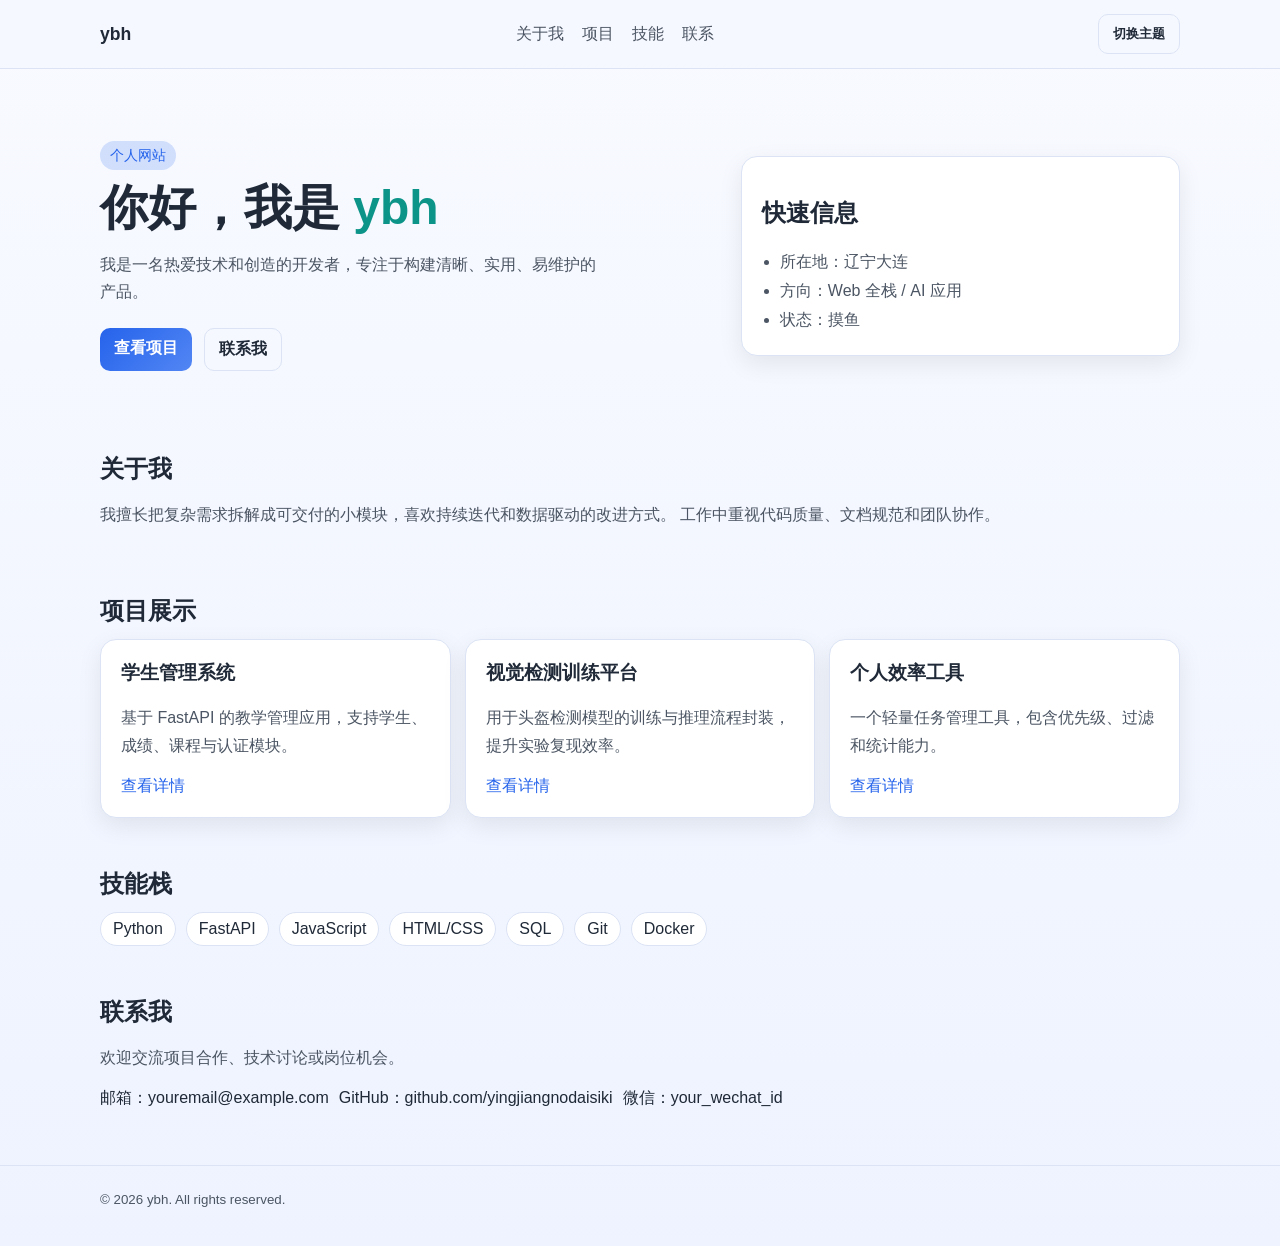
==== index.html @ 70a5aec1 "Initial personal website Made-with: Cursor" ====
<!DOCTYPE html>
<html lang="zh-CN">
  <head>
    <meta charset="UTF-8" />
    <meta name="viewport" content="width=device-width, initial-scale=1.0" />
    <meta
      name="description"
      content="个人网站 - 展示我的简介、项目经验、技能栈与联系方式。"
    />
    <title>我的个人网站</title>
    <link rel="stylesheet" href="styles.css" />
  </head>
  <body>
    <header class="site-header">
      <nav class="container nav">
        <a href="#home" class="brand">ybh</a>
        <ul class="nav-links">
          <li><a href="#about">关于我</a></li>
          <li><a href="#projects">项目</a></li>
          <li><a href="#skills">技能</a></li>
          <li><a href="#contact">联系</a></li>
        </ul>
        <button id="theme-toggle" class="btn btn-ghost" aria-label="切换主题">
          切换主题
        </button>
      </nav>
    </header>

    <main id="home">
      <section class="hero container">
        <div>
          <p class="badge">个人网站</p>
          <h1>你好，我是 <span class="highlight">ybh</span></h1>
          <p class="lead">
            我是一名热爱技术和创造的开发者，专注于构建清晰、实用、易维护的产品。
          </p>
          <div class="hero-actions">
            <a class="btn btn-primary" href="#projects">查看项目</a>
            <a class="btn btn-secondary" href="#contact">联系我</a>
          </div>
        </div>
        <div class="hero-card">
          <h2>快速信息</h2>
          <ul>
            <li>所在地：辽宁大连</li>
            <li>方向：Web 全栈 / AI 应用</li>
            <li>状态：摸鱼</li>
          </ul>
        </div>
      </section>

      <section id="about" class="section container">
        <h2>关于我</h2>
        <p>
          我擅长把复杂需求拆解成可交付的小模块，喜欢持续迭代和数据驱动的改进方式。
          工作中重视代码质量、文档规范和团队协作。
        </p>
      </section>

      <section id="projects" class="section container">
        <h2>项目展示</h2>
        <div class="grid">
          <article class="card">
            <h3>学生管理系统</h3>
            <p>基于 FastAPI 的教学管理应用，支持学生、成绩、课程与认证模块。</p>
            <a href="#" aria-label="查看学生管理系统项目">查看详情</a>
          </article>
          <article class="card">
            <h3>视觉检测训练平台</h3>
            <p>用于头盔检测模型的训练与推理流程封装，提升实验复现效率。</p>
            <a href="#" aria-label="查看视觉检测训练平台项目">查看详情</a>
          </article>
          <article class="card">
            <h3>个人效率工具</h3>
            <p>一个轻量任务管理工具，包含优先级、过滤和统计能力。</p>
            <a href="#" aria-label="查看个人效率工具项目">查看详情</a>
          </article>
        </div>
      </section>

      <section id="skills" class="section container">
        <h2>技能栈</h2>
        <ul class="tags">
          <li>Python</li>
          <li>FastAPI</li>
          <li>JavaScript</li>
          <li>HTML/CSS</li>
          <li>SQL</li>
          <li>Git</li>
          <li>Docker</li>
        </ul>
      </section>

      <section id="contact" class="section container">
        <h2>联系我</h2>
        <p>欢迎交流项目合作、技术讨论或岗位机会。</p>
        <ul class="contact-list">
          <li>邮箱：youremail@example.com</li>
          <li>GitHub：github.com/yingjiangnodaisiki</li>
          <li>微信：your_wechat_id</li>
        </ul>
      </section>
    </main>

    <footer class="site-footer">
      <div class="container">
        <small>© <span id="year"></span> ybh. All rights reserved.</small>
      </div>
    </footer>

    <script src="script.js"></script>
  </body>
</html>
---- styles.css ----
:root {
  --bg: #0b1020;
  --panel: #121a33;
  --text: #e6e9f2;
  --muted: #b8bfd3;
  --primary: #6ea8fe;
  --accent: #7ef0c3;
  --border: #2b355d;
  --shadow: 0 10px 30px rgba(0, 0, 0, 0.25);
}

body.light {
  --bg: #f5f7ff;
  --panel: #ffffff;
  --text: #1f2937;
  --muted: #4b5563;
  --primary: #2563eb;
  --accent: #0d9488;
  --border: #dbe3f4;
  --shadow: 0 8px 24px rgba(0, 0, 0, 0.08);
}

* {
  box-sizing: border-box;
}

html,
body {
  margin: 0;
  padding: 0;
  font-family: "Segoe UI", "Microsoft YaHei", sans-serif;
  color: var(--text);
  background: radial-gradient(circle at top right, #18254f 0%, var(--bg) 40%);
  scroll-behavior: smooth;
}

body.light {
  background: linear-gradient(180deg, #f8faff 0%, #eef3ff 100%);
}

.container {
  width: min(1080px, 92%);
  margin: 0 auto;
}

.site-header {
  position: sticky;
  top: 0;
  backdrop-filter: blur(10px);
  background: color-mix(in srgb, var(--bg) 75%, transparent);
  border-bottom: 1px solid var(--border);
  z-index: 10;
}

.nav {
  display: flex;
  align-items: center;
  justify-content: space-between;
  min-height: 68px;
  gap: 16px;
}

.brand {
  font-size: 1.1rem;
  font-weight: 700;
  color: var(--text);
  text-decoration: none;
}

.nav-links {
  list-style: none;
  display: flex;
  gap: 18px;
  margin: 0;
  padding: 0;
}

.nav-links a {
  color: var(--muted);
  text-decoration: none;
}

.nav-links a:hover {
  color: var(--text);
}

.hero {
  display: grid;
  grid-template-columns: 1.4fr 1fr;
  gap: 26px;
  align-items: center;
  padding: 72px 0 52px;
}

.badge {
  display: inline-block;
  margin: 0 0 10px;
  padding: 5px 10px;
  border-radius: 999px;
  background: color-mix(in srgb, var(--primary) 18%, transparent);
  color: var(--primary);
  font-size: 0.9rem;
}

h1 {
  margin: 0 0 14px;
  line-height: 1.15;
  font-size: clamp(2rem, 4vw, 3rem);
}

.highlight {
  color: var(--accent);
}

.lead {
  color: var(--muted);
  line-height: 1.7;
  max-width: 56ch;
}

.hero-actions {
  margin-top: 22px;
  display: flex;
  gap: 12px;
}

.btn {
  border: 1px solid var(--border);
  border-radius: 10px;
  padding: 10px 14px;
  cursor: pointer;
  font-weight: 600;
}

.btn-primary {
  color: #fff;
  text-decoration: none;
  background: linear-gradient(135deg, var(--primary), #5286f4);
  border: none;
}

.btn-secondary {
  color: var(--text);
  text-decoration: none;
  background: transparent;
}

.btn-ghost {
  color: var(--text);
  background: transparent;
}

.hero-card,
.card {
  background: var(--panel);
  border: 1px solid var(--border);
  border-radius: 16px;
  padding: 20px;
  box-shadow: var(--shadow);
}

.hero-card ul {
  margin: 12px 0 0;
  padding-left: 18px;
  color: var(--muted);
  line-height: 1.8;
}

.section {
  padding: 30px 0 20px;
}

.section h2 {
  margin: 0 0 12px;
}

.section p {
  color: var(--muted);
  line-height: 1.75;
}

.grid {
  margin-top: 10px;
  display: grid;
  grid-template-columns: repeat(3, minmax(0, 1fr));
  gap: 14px;
}

.card h3 {
  margin-top: 0;
}

.card a {
  color: var(--primary);
  text-decoration: none;
}

.tags,
.contact-list {
  display: flex;
  flex-wrap: wrap;
  gap: 10px;
  padding: 0;
  margin: 0;
  list-style: none;
}

.tags li {
  border: 1px solid var(--border);
  background: var(--panel);
  border-radius: 999px;
  padding: 7px 12px;
}

.site-footer {
  margin-top: 36px;
  padding: 24px 0 38px;
  border-top: 1px solid var(--border);
  color: var(--muted);
}

@media (max-width: 860px) {
  .nav {
    flex-wrap: wrap;
    padding: 10px 0;
  }

  .hero {
    grid-template-columns: 1fr;
    padding-top: 42px;
  }

  .grid {
    grid-template-columns: 1fr;
  }
}
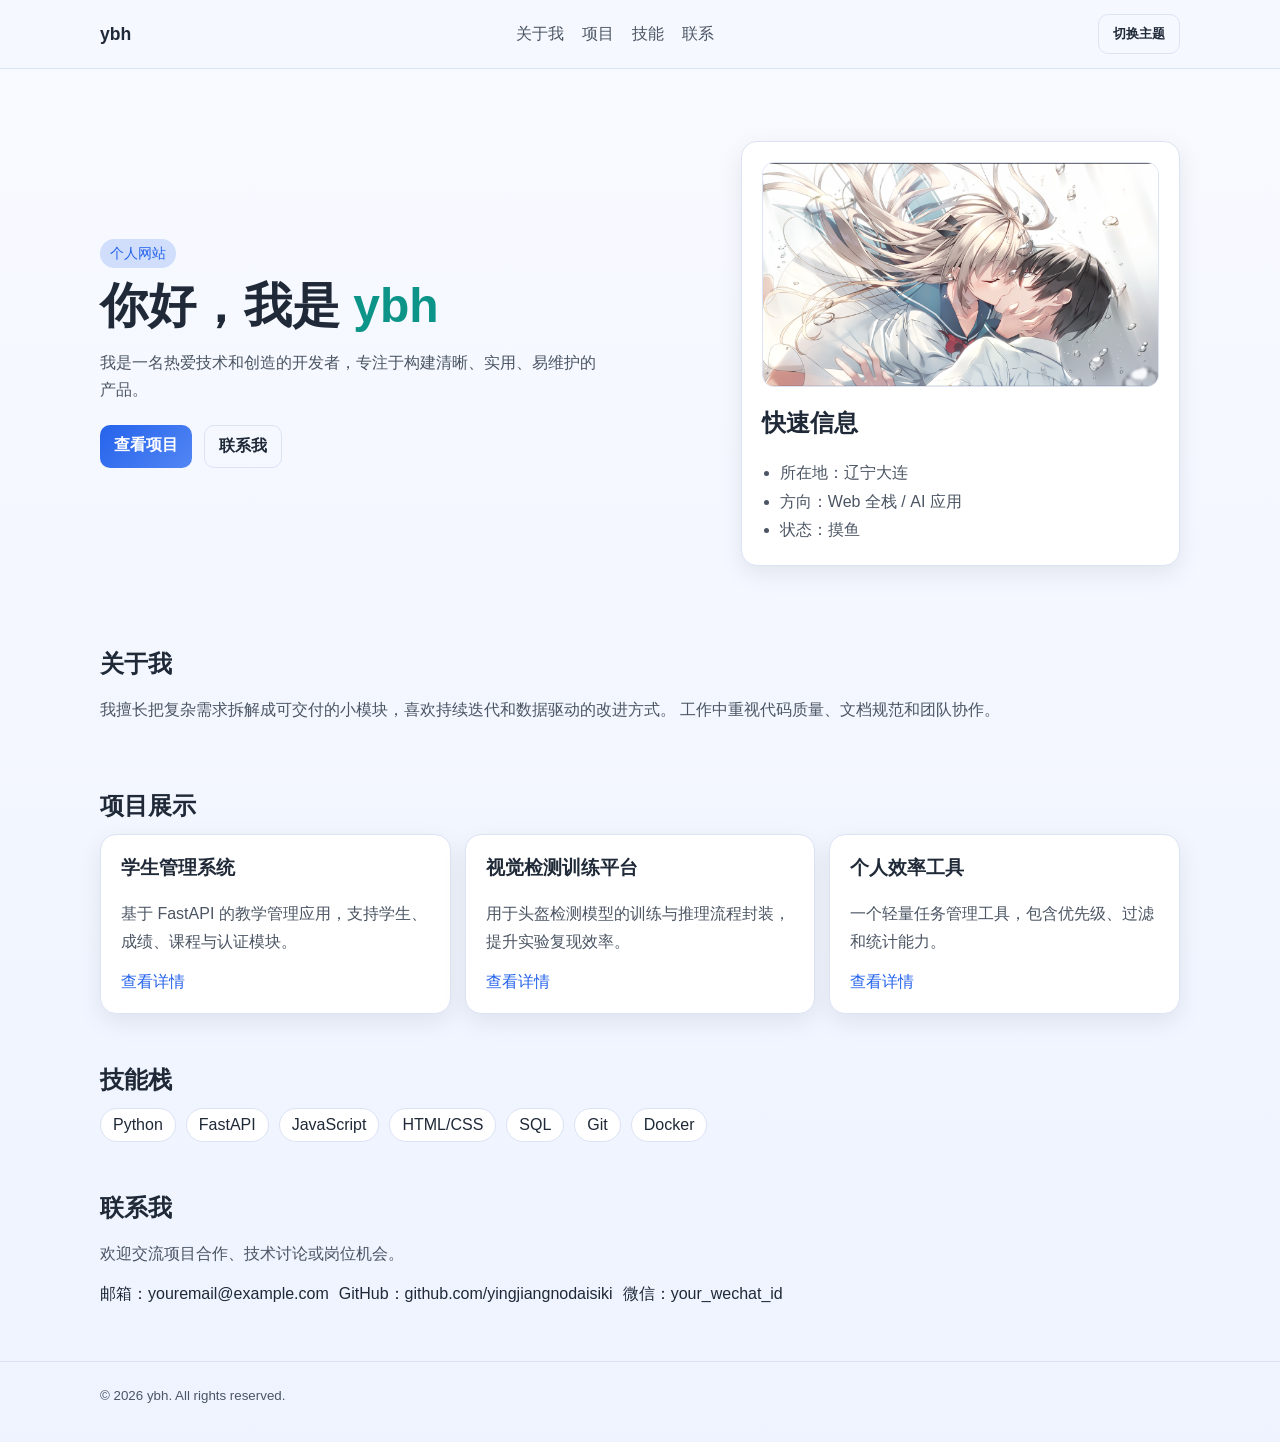
==== commit c489000a: "Add profile screenshot to hero section. Embed the provided screenshot into the hero card and style i" ====
--- a/index.html
+++ b/index.html
@@ -40,6 +40,11 @@
           </div>
         </div>
         <div class="hero-card">
+          <img
+            class="hero-image"
+            src="assets/hero-screenshot.png"
+            alt="个人网站截图"
+          />
           <h2>快速信息</h2>
           <ul>
             <li>所在地：辽宁大连</li>
--- a/styles.css
+++ b/styles.css
@@ -159,6 +159,14 @@
   box-shadow: var(--shadow);
 }
 
+.hero-image {
+  width: 100%;
+  display: block;
+  border-radius: 12px;
+  margin-bottom: 14px;
+  border: 1px solid var(--border);
+}
+
 .hero-card ul {
   margin: 12px 0 0;
   padding-left: 18px;
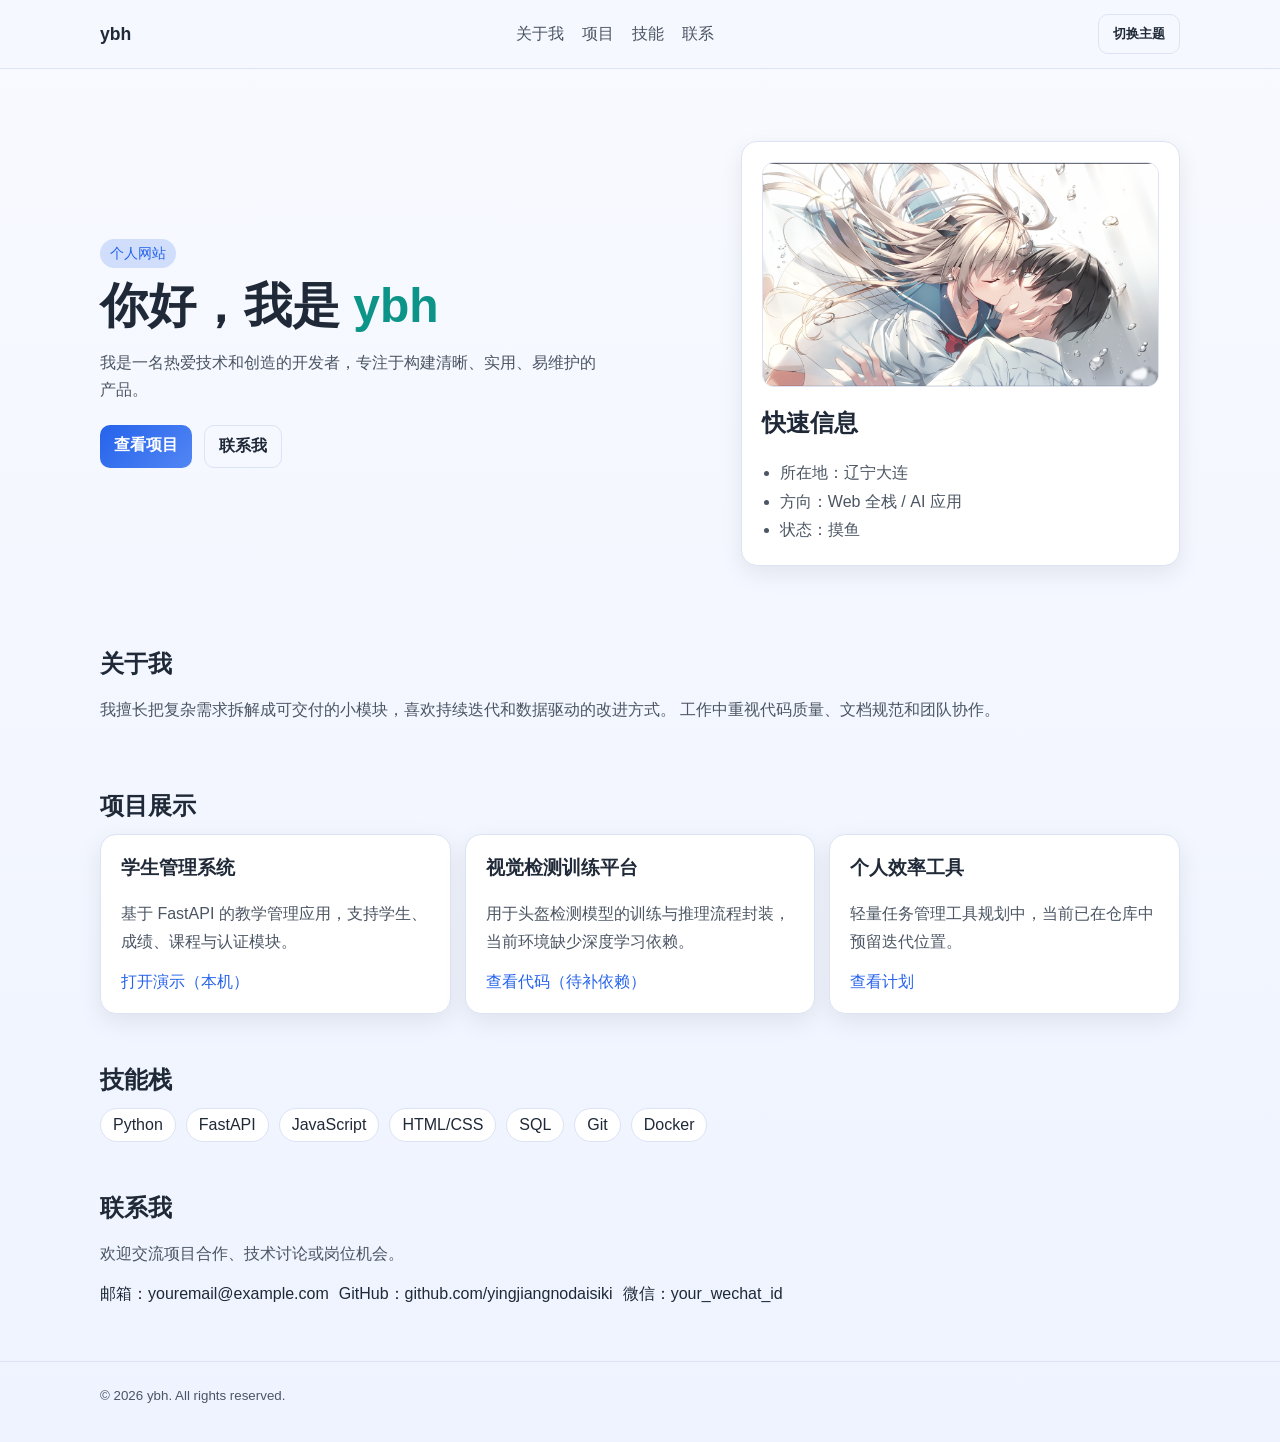
==== commit 55764965: "Update project cards with real links and runtime status. Wire the project section to working URLs, p" ====
--- a/index.html
+++ b/index.html
@@ -68,17 +68,35 @@
           <article class="card">
             <h3>学生管理系统</h3>
             <p>基于 FastAPI 的教学管理应用，支持学生、成绩、课程与认证模块。</p>
-            <a href="#" aria-label="查看学生管理系统项目">查看详情</a>
+            <a
+              href="http://127.0.0.1:8001/ui"
+              target="_blank"
+              rel="noopener noreferrer"
+              aria-label="打开学生管理系统在线界面"
+              >打开演示（本机）</a
+            >
           </article>
           <article class="card">
             <h3>视觉检测训练平台</h3>
-            <p>用于头盔检测模型的训练与推理流程封装，提升实验复现效率。</p>
-            <a href="#" aria-label="查看视觉检测训练平台项目">查看详情</a>
+            <p>用于头盔检测模型的训练与推理流程封装，当前环境缺少深度学习依赖。</p>
+            <a
+              href="https://github.com/yingjiangnodaisiki/CS100"
+              target="_blank"
+              rel="noopener noreferrer"
+              aria-label="查看视觉检测训练平台代码仓库"
+              >查看代码（待补依赖）</a
+            >
           </article>
           <article class="card">
             <h3>个人效率工具</h3>
-            <p>一个轻量任务管理工具，包含优先级、过滤和统计能力。</p>
-            <a href="#" aria-label="查看个人效率工具项目">查看详情</a>
+            <p>轻量任务管理工具规划中，当前已在仓库中预留迭代位置。</p>
+            <a
+              href="https://github.com/yingjiangnodaisiki/CS100/issues"
+              target="_blank"
+              rel="noopener noreferrer"
+              aria-label="查看个人效率工具迭代计划"
+              >查看计划</a
+            >
           </article>
         </div>
       </section>
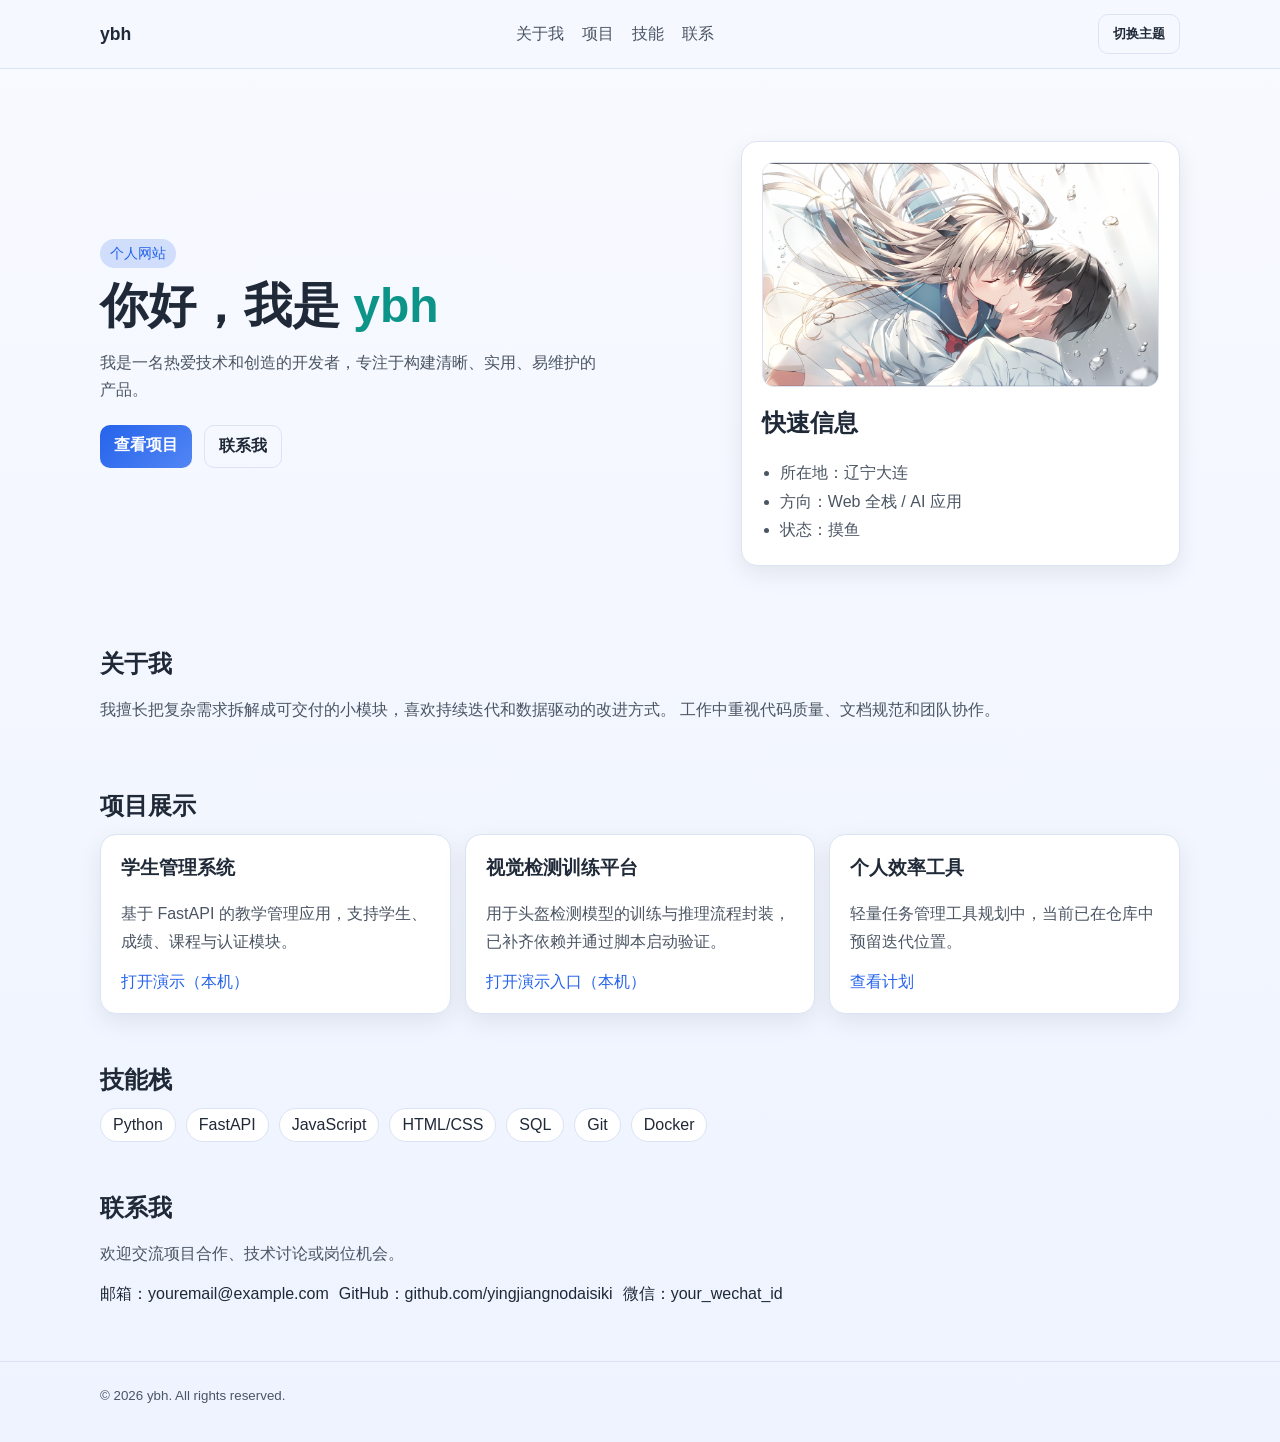
==== commit 182a7e97: "Add local demo entry for vision project. Update the project card to point to a dedicated local demo " ====
--- a/index.html
+++ b/index.html
@@ -78,13 +78,13 @@
           </article>
           <article class="card">
             <h3>视觉检测训练平台</h3>
-            <p>用于头盔检测模型的训练与推理流程封装，当前环境缺少深度学习依赖。</p>
+            <p>用于头盔检测模型的训练与推理流程封装，已补齐依赖并通过脚本启动验证。</p>
             <a
-              href="https://github.com/yingjiangnodaisiki/CS100"
+              href="vision-demo.html"
               target="_blank"
               rel="noopener noreferrer"
-              aria-label="查看视觉检测训练平台代码仓库"
-              >查看代码（待补依赖）</a
+              aria-label="打开视觉检测训练平台本地演示入口"
+              >打开演示入口（本机）</a
             >
           </article>
           <article class="card">
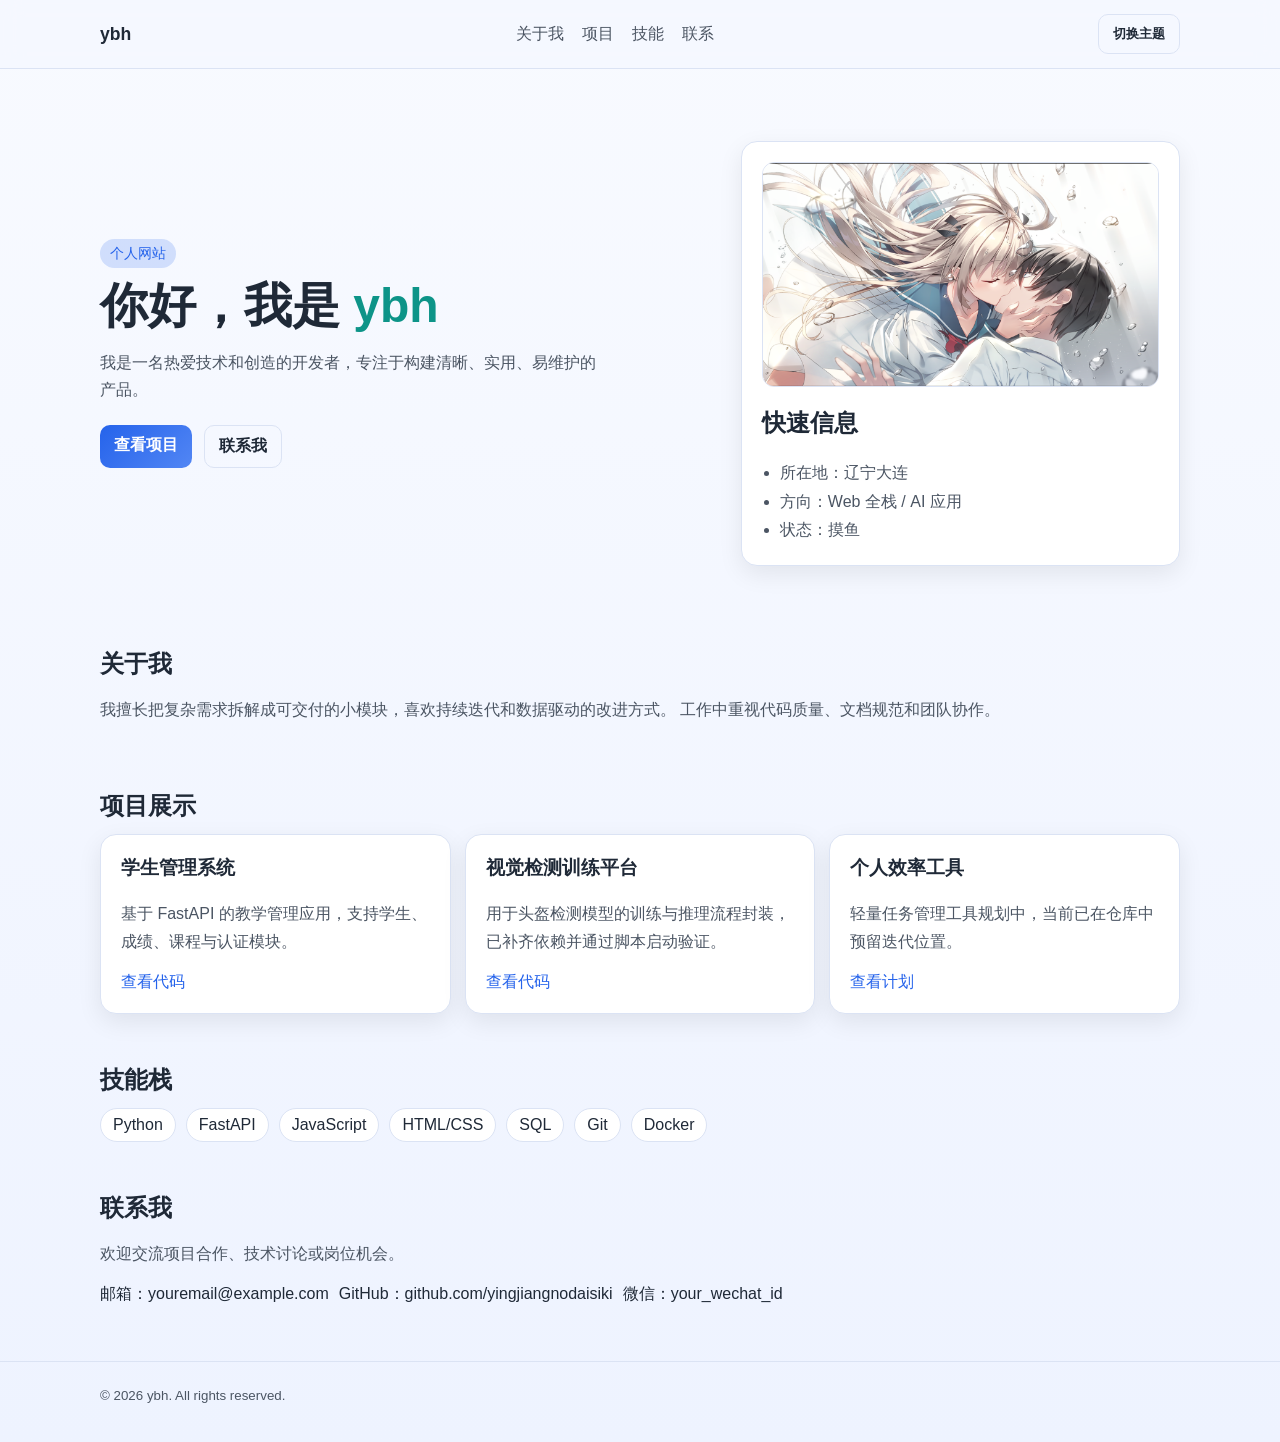
==== commit 06beb99b: "Switch project cards from demo to code links. Remove local vision demo page and point project action" ====
--- a/index.html
+++ b/index.html
@@ -69,22 +69,22 @@
             <h3>学生管理系统</h3>
             <p>基于 FastAPI 的教学管理应用，支持学生、成绩、课程与认证模块。</p>
             <a
-              href="http://127.0.0.1:8001/ui"
+              href="https://github.com/yingjiangnodaisiki/CS100"
               target="_blank"
               rel="noopener noreferrer"
-              aria-label="打开学生管理系统在线界面"
-              >打开演示（本机）</a
+              aria-label="查看学生管理系统项目代码"
+              >查看代码</a
             >
           </article>
           <article class="card">
             <h3>视觉检测训练平台</h3>
             <p>用于头盔检测模型的训练与推理流程封装，已补齐依赖并通过脚本启动验证。</p>
             <a
-              href="vision-demo.html"
+              href="https://github.com/yingjiangnodaisiki/CS100"
               target="_blank"
               rel="noopener noreferrer"
-              aria-label="打开视觉检测训练平台本地演示入口"
-              >打开演示入口（本机）</a
+              aria-label="查看视觉检测训练平台代码"
+              >查看代码</a
             >
           </article>
           <article class="card">
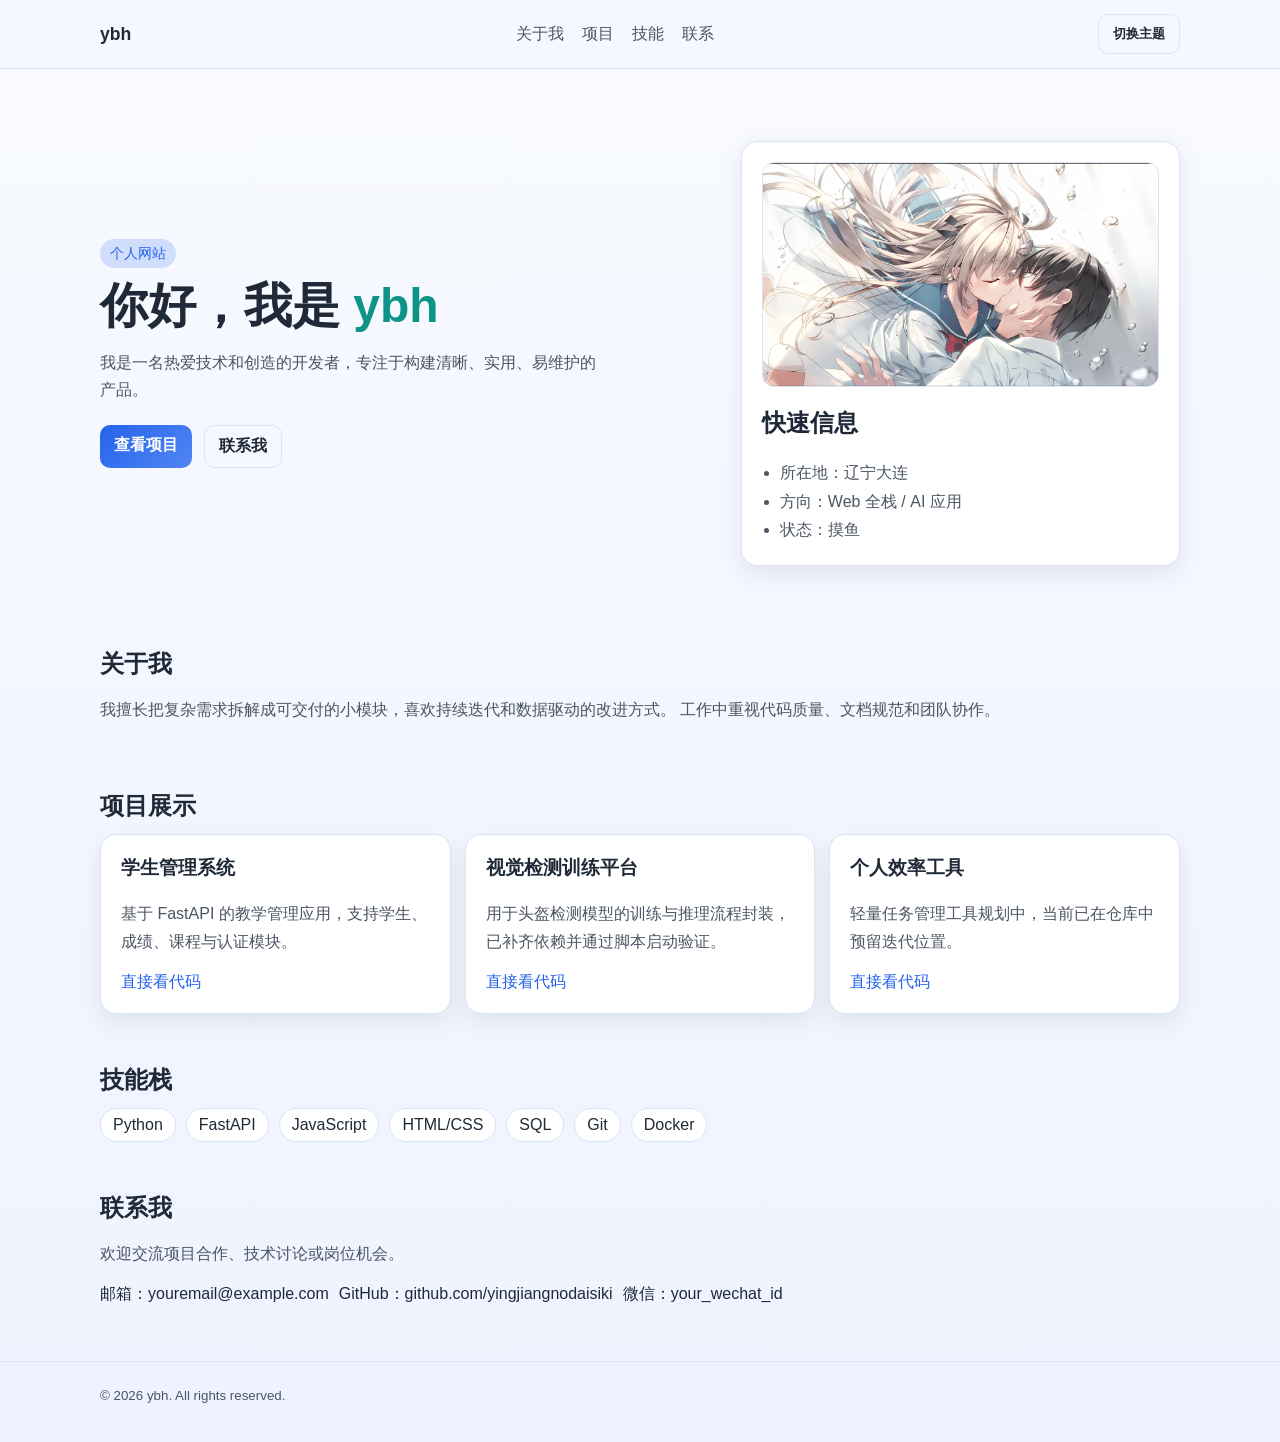
==== commit cf618304: "Link project cards to direct code files. Add a code-showcase folder with representative source files" ====
--- a/index.html
+++ b/index.html
@@ -69,33 +69,33 @@
             <h3>学生管理系统</h3>
             <p>基于 FastAPI 的教学管理应用，支持学生、成绩、课程与认证模块。</p>
             <a
-              href="https://github.com/yingjiangnodaisiki/CS100"
+              href="https://github.com/yingjiangnodaisiki/CS100/blob/main/code-showcase/student-management-main.py"
               target="_blank"
               rel="noopener noreferrer"
-              aria-label="查看学生管理系统项目代码"
-              >查看代码</a
+              aria-label="直接打开学生管理系统核心代码"
+              >直接看代码</a
             >
           </article>
           <article class="card">
             <h3>视觉检测训练平台</h3>
             <p>用于头盔检测模型的训练与推理流程封装，已补齐依赖并通过脚本启动验证。</p>
             <a
-              href="https://github.com/yingjiangnodaisiki/CS100"
+              href="https://github.com/yingjiangnodaisiki/CS100/blob/main/code-showcase/vision-train.py"
               target="_blank"
               rel="noopener noreferrer"
-              aria-label="查看视觉检测训练平台代码"
-              >查看代码</a
+              aria-label="直接打开视觉检测训练代码"
+              >直接看代码</a
             >
           </article>
           <article class="card">
             <h3>个人效率工具</h3>
             <p>轻量任务管理工具规划中，当前已在仓库中预留迭代位置。</p>
             <a
-              href="https://github.com/yingjiangnodaisiki/CS100/issues"
+              href="https://github.com/yingjiangnodaisiki/CS100/blob/main/code-showcase/efficiency-tool.js"
               target="_blank"
               rel="noopener noreferrer"
-              aria-label="查看个人效率工具迭代计划"
-              >查看计划</a
+              aria-label="直接打开个人效率工具代码"
+              >直接看代码</a
             >
           </article>
         </div>
